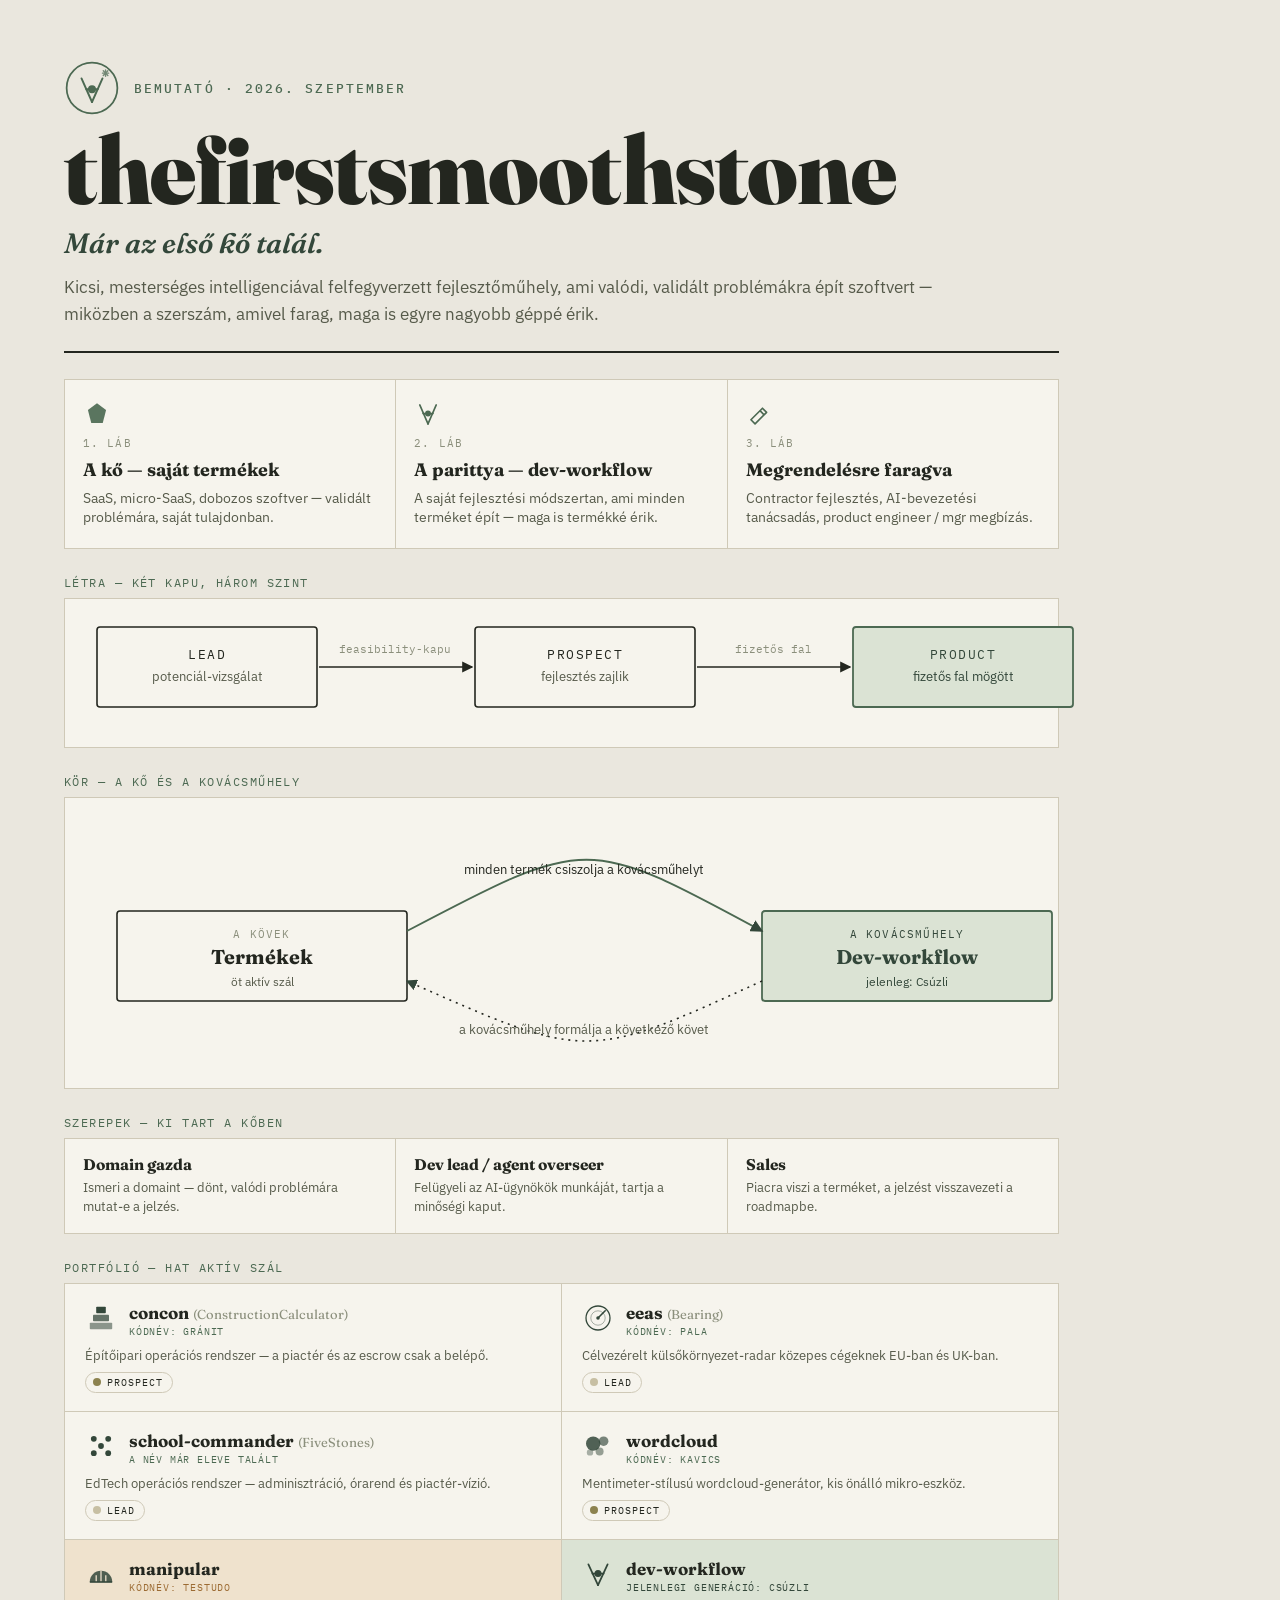
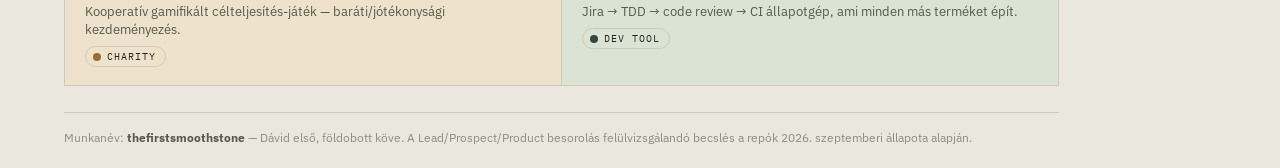
==== index.html @ 32df308e "index" ====
<!doctype html>
<html lang="hu">
<head>
<meta charset="utf-8">
<title>thefirstsmoothstone</title>
<link rel="preconnect" href="https://fonts.googleapis.com">
<link rel="preconnect" href="https://fonts.gstatic.com" crossorigin>
<link rel="stylesheet" href="https://fonts.googleapis.com/css2?family=Fraunces:opsz,wght@9..144,600;9..144,700;9..144,900&family=IBM+Plex+Sans:wght@400;500;600;700&family=IBM+Plex+Mono:wght@400;500;600&display=swap">
<style>
  :root{
    --ground:#EAE7DE; --surface:#F6F4ED; --surface-2:#DEDACC;
    --ink:#23261F; --ink-soft:#565A4A; --ink-faint:#8B8F7C;
    --line:#CFC9B7;
    --accent:#4C6952; --accent-strong:#33473A; --accent-soft:#DBE3D4;
    --stone-1:#C7BFA3; --stone-2:#8C824F; --stone-3:#33473A;
    --charity:#9C6B33; --charity-soft:#EFE2CD;
  }
  * { box-sizing: border-box; }
  html, body { margin: 0; background: var(--ground); }
  a { color: var(--accent-strong); }
  a:hover { color: var(--accent); }
</style>
</head>
<body>

<div style="width:1123px; height:1768px; background:var(--ground); color:var(--ink); font-family:'IBM Plex Sans', system-ui, sans-serif; padding:60px 64px 40px; display:flex; flex-direction:column; gap:26px;">

  <!-- HEADER -->
  <div style="display:flex; flex-direction:column; gap:8px; border-bottom:2px solid var(--ink); padding-bottom:24px;">
    <div style="display:flex; align-items:center; gap:14px;">
      <svg width="56" height="56" viewBox="0 0 64 64" role="img" aria-label="thefirstsmoothstone embléma">
        <circle cx="32" cy="32" r="29" fill="none" stroke="var(--accent)" stroke-width="2"/>
        <line x1="32" y1="48" x2="20" y2="21" stroke="var(--accent)" stroke-width="2.2" stroke-linecap="round"/>
        <line x1="32" y1="48" x2="44" y2="21" stroke="var(--accent)" stroke-width="2.2" stroke-linecap="round"/>
        <line x1="25.5" y1="33.5" x2="38.5" y2="33.5" stroke="var(--accent)" stroke-width="2.2" stroke-linecap="round"/>
        <circle cx="32" cy="33.5" r="4.6" fill="var(--accent)"/>
        <g stroke="var(--accent)" stroke-width="1.6" stroke-linecap="round" opacity=".75">
          <line x1="44" y1="15" x2="51" y2="15"/>
          <line x1="47.5" y1="11.5" x2="47.5" y2="18.5"/>
          <line x1="44.9" y1="12.4" x2="50.1" y2="17.6"/>
          <line x1="44.9" y1="17.6" x2="50.1" y2="12.4"/>
        </g>
      </svg>
      <div style="font-family:'IBM Plex Mono', monospace; font-size:13px; font-weight:500; letter-spacing:.16em; text-transform:uppercase; color:var(--accent);">Bemutató · 2026. szeptember</div>
    </div>
    <div style="font-family:'Fraunces', Georgia, serif; font-weight:900; font-size:96px; line-height:.94; letter-spacing:-.01em;">thefirstsmoothstone</div>
    <div style="font-family:'Fraunces', Georgia, serif; font-weight:600; font-style:italic; font-size:28px; color:var(--accent-strong); margin-top:4px;">Már az első kő talál.</div>
    <div style="font-size:17px; line-height:1.55; color:var(--ink-soft); max-width:900px; margin-top:6px;">Kicsi, mesterséges intelligenciával felfegyverzett fejlesztőműhely, ami valódi, validált problémákra épít szoftvert — miközben a szerszám, amivel farag, maga is egyre nagyobb géppé érik.</div>
  </div>

  <!-- THREE PILLARS -->
  <div style="display:grid; grid-template-columns:repeat(3,1fr); gap:1px; background:var(--line); border:1px solid var(--line);">
    <div style="background:var(--surface); padding:20px 18px; display:flex; flex-direction:column; gap:8px;">
      <svg width="28" height="28" viewBox="0 0 34 34"><path d="M17 4 L28 12 L24 28 L10 28 L6 12 Z" fill="var(--accent)" opacity=".92"/></svg>
      <div style="font-family:'IBM Plex Mono', monospace; font-size:11px; letter-spacing:.1em; text-transform:uppercase; color:var(--ink-faint);">1. láb</div>
      <div style="font-family:'Fraunces', serif; font-weight:700; font-size:18px;">A kő — saját termékek</div>
      <div style="font-size:13.5px; line-height:1.45; color:var(--ink-soft);">SaaS, micro-SaaS, dobozos szoftver — validált problémára, saját tulajdonban.</div>
    </div>
    <div style="background:var(--surface); padding:20px 18px; display:flex; flex-direction:column; gap:8px;">
      <svg width="28" height="28" viewBox="0 0 34 34">
        <line x1="17" y1="29" x2="7" y2="6" stroke="var(--accent)" stroke-width="2" stroke-linecap="round"/>
        <line x1="17" y1="29" x2="27" y2="6" stroke="var(--accent)" stroke-width="2" stroke-linecap="round"/>
        <line x1="11" y1="16.5" x2="23" y2="16.5" stroke="var(--accent)" stroke-width="2" stroke-linecap="round"/>
        <circle cx="17" cy="16.5" r="3.6" fill="var(--accent)"/>
      </svg>
      <div style="font-family:'IBM Plex Mono', monospace; font-size:11px; letter-spacing:.1em; text-transform:uppercase; color:var(--ink-faint);">2. láb</div>
      <div style="font-family:'Fraunces', serif; font-weight:700; font-size:18px;">A parittya — dev-workflow</div>
      <div style="font-size:13.5px; line-height:1.45; color:var(--ink-soft);">A saját fejlesztési módszertan, ami minden terméket épít — maga is termékké érik.</div>
    </div>
    <div style="background:var(--surface); padding:20px 18px; display:flex; flex-direction:column; gap:8px;">
      <svg width="28" height="28" viewBox="0 0 34 34">
        <path d="M6 24 L20 10 L25 15 L11 29 Z" fill="none" stroke="var(--accent)" stroke-width="2" stroke-linejoin="round"/>
        <line x1="17" y1="13" x2="22" y2="18" stroke="var(--accent)" stroke-width="2"/>
      </svg>
      <div style="font-family:'IBM Plex Mono', monospace; font-size:11px; letter-spacing:.1em; text-transform:uppercase; color:var(--ink-faint);">3. láb</div>
      <div style="font-family:'Fraunces', serif; font-weight:700; font-size:18px;">Megrendelésre faragva</div>
      <div style="font-size:13.5px; line-height:1.45; color:var(--ink-soft);">Contractor fejlesztés, AI-bevezetési tanácsadás, product engineer / mgr megbízás.</div>
    </div>
  </div>

  <!-- LADDER -->
  <div style="display:flex; flex-direction:column; gap:8px;">
    <div style="font-family:'IBM Plex Mono', monospace; font-size:12px; letter-spacing:.12em; text-transform:uppercase; color:var(--accent);">Létra — két kapu, három szint</div>
    <div style="background:var(--surface); border:1px solid var(--line); padding:18px 22px;">
      <svg viewBox="0 0 995 108" width="995" height="108" role="img" aria-label="Lead, Prospect, Product szint két kapuval">
        <rect x="10" y="10" width="220" height="80" rx="3" fill="none" stroke="var(--ink)" stroke-width="1.6"/>
        <text x="120" y="42" text-anchor="middle" font-family="IBM Plex Mono, monospace" font-size="13" letter-spacing="1.5" fill="var(--ink)">LEAD</text>
        <text x="120" y="64" text-anchor="middle" font-family="IBM Plex Sans, sans-serif" font-size="13" fill="var(--ink-soft)">potenciál-vizsgálat</text>

        <rect x="388" y="10" width="220" height="80" rx="3" fill="none" stroke="var(--ink)" stroke-width="1.6"/>
        <text x="498" y="42" text-anchor="middle" font-family="IBM Plex Mono, monospace" font-size="13" letter-spacing="1.5" fill="var(--ink)">PROSPECT</text>
        <text x="498" y="64" text-anchor="middle" font-family="IBM Plex Sans, sans-serif" font-size="13" fill="var(--ink-soft)">fejlesztés zajlik</text>

        <rect x="766" y="10" width="220" height="80" rx="3" fill="var(--accent-soft)" stroke="var(--accent)" stroke-width="1.8"/>
        <text x="876" y="42" text-anchor="middle" font-family="IBM Plex Mono, monospace" font-size="13" letter-spacing="1.5" fill="var(--accent-strong)">PRODUCT</text>
        <text x="876" y="64" text-anchor="middle" font-family="IBM Plex Sans, sans-serif" font-size="13" fill="var(--accent-strong)">fizetős fal mögött</text>

        <defs>
          <marker id="pv-arrow" viewBox="0 0 8 8" refX="7" refY="4" markerWidth="7" markerHeight="7" orient="auto-start-reverse">
            <path d="M0,0 L8,4 L0,8 Z" fill="var(--ink)"/>
          </marker>
        </defs>
        <line x1="232" y1="50" x2="385" y2="50" stroke="var(--ink)" stroke-width="1.6" marker-end="url(#pv-arrow)"/>
        <text x="308" y="36" text-anchor="middle" font-family="IBM Plex Mono, monospace" font-size="11" fill="var(--ink-faint)">feasibility-kapu</text>
        <line x1="610" y1="50" x2="763" y2="50" stroke="var(--ink)" stroke-width="1.6" marker-end="url(#pv-arrow)"/>
        <text x="686" y="36" text-anchor="middle" font-family="IBM Plex Mono, monospace" font-size="11" fill="var(--ink-faint)">fizetős fal</text>
      </svg>
    </div>
  </div>

  <!-- KŐ ÉS KOVÁCSMŰHELY -->
  <div style="display:flex; flex-direction:column; gap:8px;">
    <div style="font-family:'IBM Plex Mono', monospace; font-size:12px; letter-spacing:.12em; text-transform:uppercase; color:var(--accent);">Kör — a kő és a kovácsműhely</div>
    <div style="background:var(--surface); border:1px solid var(--line); padding:18px 22px;">
      <svg viewBox="0 0 995 250" width="995" height="250" role="img" aria-label="A termékek csiszolják a dev-workflow kovácsműhelyt, a kovácsműhely pedig formálja a következő terméket — a jelenlegi generáció a Csúzli">
        <defs>
          <marker id="fw-arrow" viewBox="0 0 8 8" refX="7" refY="4" markerWidth="7" markerHeight="7" orient="auto-start-reverse">
            <path d="M0,0 L8,4 L0,8 Z" fill="var(--accent-strong)"/>
          </marker>
        </defs>

        <rect x="30" y="95" width="290" height="90" rx="3" fill="var(--surface)" stroke="var(--ink)" stroke-width="1.6"/>
        <text x="175" y="122" text-anchor="middle" font-family="IBM Plex Mono, monospace" font-size="10.5" letter-spacing="1.2" fill="var(--ink-faint)">A KÖVEK</text>
        <text x="175" y="148" text-anchor="middle" font-family="Fraunces, serif" font-weight="700" font-size="20" fill="var(--ink)">Termékek</text>
        <text x="175" y="170" text-anchor="middle" font-family="IBM Plex Sans, sans-serif" font-size="12" fill="var(--ink-soft)">öt aktív szál</text>

        <rect x="675" y="95" width="290" height="90" rx="3" fill="var(--accent-soft)" stroke="var(--accent)" stroke-width="1.8"/>
        <text x="820" y="122" text-anchor="middle" font-family="IBM Plex Mono, monospace" font-size="10.5" letter-spacing="1.2" fill="var(--accent-strong)">A KOVÁCSMŰHELY</text>
        <text x="820" y="148" text-anchor="middle" font-family="Fraunces, serif" font-weight="700" font-size="20" fill="var(--accent-strong)">Dev-workflow</text>
        <text x="820" y="170" text-anchor="middle" font-family="IBM Plex Sans, sans-serif" font-size="12" fill="var(--accent-strong)">jelenleg: Csúzli</text>

        <path d="M 320 115 C 500 20, 500 20, 675 115" fill="none" stroke="var(--accent)" stroke-width="1.8" marker-end="url(#fw-arrow)"/>
        <text x="497" y="58" text-anchor="middle" font-family="IBM Plex Sans, sans-serif" font-size="13" fill="var(--ink)">minden termék csiszolja a kovácsműhelyt</text>

        <path d="M 675 165 C 500 245, 500 245, 320 165" fill="none" stroke="var(--ink)" stroke-width="1.6" stroke-dasharray="2 5" marker-end="url(#fw-arrow)"/>
        <text x="497" y="218" text-anchor="middle" font-family="IBM Plex Sans, sans-serif" font-size="13" fill="var(--ink-soft)">a kovácsműhely formálja a következő követ</text>
      </svg>
    </div>
  </div>

  <!-- ROLES -->
  <div style="display:flex; flex-direction:column; gap:8px;">
    <div style="font-family:'IBM Plex Mono', monospace; font-size:12px; letter-spacing:.12em; text-transform:uppercase; color:var(--accent);">Szerepek — ki tart a kőben</div>
    <div style="display:grid; grid-template-columns:repeat(3,1fr); gap:1px; background:var(--line); border:1px solid var(--line);">
      <div style="background:var(--surface); padding:16px 18px;">
        <div style="font-family:'Fraunces', serif; font-weight:700; font-size:15.5px; margin-bottom:5px;">Domain gazda</div>
        <div style="font-size:13px; line-height:1.45; color:var(--ink-soft);">Ismeri a domaint — dönt, valódi problémára mutat-e a jelzés.</div>
      </div>
      <div style="background:var(--surface); padding:16px 18px;">
        <div style="font-family:'Fraunces', serif; font-weight:700; font-size:15.5px; margin-bottom:5px;">Dev lead / agent overseer</div>
        <div style="font-size:13px; line-height:1.45; color:var(--ink-soft);">Felügyeli az AI-ügynökök munkáját, tartja a minőségi kaput.</div>
      </div>
      <div style="background:var(--surface); padding:16px 18px;">
        <div style="font-family:'Fraunces', serif; font-weight:700; font-size:15.5px; margin-bottom:5px;">Sales</div>
        <div style="font-size:13px; line-height:1.45; color:var(--ink-soft);">Piacra viszi a terméket, a jelzést visszavezeti a roadmapbe.</div>
      </div>
    </div>
  </div>

  <!-- PORTFOLIO -->
  <div style="display:flex; flex-direction:column; gap:8px;">
    <div style="font-family:'IBM Plex Mono', monospace; font-size:12px; letter-spacing:.12em; text-transform:uppercase; color:var(--accent);">Portfólió — hat aktív szál</div>
    <div style="display:grid; grid-template-columns:repeat(2,1fr); gap:1px; background:var(--line); border:1px solid var(--line);">

      <div style="background:var(--surface); padding:18px 20px; display:flex; flex-direction:column; gap:8px;">
        <div style="display:flex; align-items:flex-start; gap:12px;">
          <svg width="32" height="32" viewBox="0 0 40 40">
            <rect x="6" y="26" width="28" height="8" rx="1" fill="var(--accent-strong)" opacity=".55"/>
            <rect x="10" y="16" width="20" height="8" rx="1" fill="var(--accent-strong)" opacity=".75"/>
            <rect x="14" y="6" width="12" height="8" rx="1" fill="var(--accent-strong)"/>
          </svg>
          <div>
            <div style="font-family:'Fraunces', serif; font-weight:700; font-size:17px;">concon <span style="font-weight:400; color:var(--ink-faint); font-size:13px;">(ConstructionCalculator)</span></div>
            <div style="font-family:'IBM Plex Mono', monospace; font-size:10px; letter-spacing:.08em; text-transform:uppercase; color:var(--accent); margin-top:2px;">kódnév: Gránit</div>
          </div>
        </div>
        <div style="font-size:12.5px; line-height:1.45; color:var(--ink-soft);">Építőipari operációs rendszer — a piactér és az escrow csak a belépő.</div>
        <div style="display:inline-flex; align-items:center; gap:6px; font-family:'IBM Plex Mono', monospace; font-size:10px; letter-spacing:.1em; text-transform:uppercase; padding:3px 9px 3px 7px; border-radius:20px; border:1px solid var(--line); width:fit-content;"><span style="width:8px; height:8px; border-radius:50%; background:var(--stone-2);"></span>Prospect</div>
      </div>

      <div style="background:var(--surface); padding:18px 20px; display:flex; flex-direction:column; gap:8px;">
        <div style="display:flex; align-items:flex-start; gap:12px;">
          <svg width="32" height="32" viewBox="0 0 40 40">
            <circle cx="20" cy="20" r="15" fill="none" stroke="var(--accent-strong)" stroke-width="1.6"/>
            <circle cx="20" cy="20" r="9" fill="none" stroke="var(--accent-strong)" stroke-width="1" opacity=".5"/>
            <line x1="20" y1="20" x2="29" y2="11" stroke="var(--accent-strong)" stroke-width="2" stroke-linecap="round"/>
            <circle cx="20" cy="20" r="2.2" fill="var(--accent-strong)"/>
          </svg>
          <div>
            <div style="font-family:'Fraunces', serif; font-weight:700; font-size:17px;">eeas <span style="font-weight:400; color:var(--ink-faint); font-size:13px;">(Bearing)</span></div>
            <div style="font-family:'IBM Plex Mono', monospace; font-size:10px; letter-spacing:.08em; text-transform:uppercase; color:var(--accent); margin-top:2px;">kódnév: Pala</div>
          </div>
        </div>
        <div style="font-size:12.5px; line-height:1.45; color:var(--ink-soft);">Célvezérelt külsőkörnyezet-radar közepes cégeknek EU-ban és UK-ban.</div>
        <div style="display:inline-flex; align-items:center; gap:6px; font-family:'IBM Plex Mono', monospace; font-size:10px; letter-spacing:.1em; text-transform:uppercase; padding:3px 9px 3px 7px; border-radius:20px; border:1px solid var(--line); width:fit-content;"><span style="width:8px; height:8px; border-radius:50%; background:var(--stone-1);"></span>Lead</div>
      </div>

      <div style="background:var(--surface); padding:18px 20px; display:flex; flex-direction:column; gap:8px;">
        <div style="display:flex; align-items:flex-start; gap:12px;">
          <svg width="32" height="32" viewBox="0 0 40 40">
            <circle cx="11" cy="11" r="3.6" fill="var(--accent-strong)"/>
            <circle cx="29" cy="11" r="3.6" fill="var(--accent-strong)"/>
            <circle cx="20" cy="20" r="3.6" fill="var(--accent-strong)"/>
            <circle cx="11" cy="29" r="3.6" fill="var(--accent-strong)"/>
            <circle cx="29" cy="29" r="3.6" fill="var(--accent-strong)"/>
          </svg>
          <div>
            <div style="font-family:'Fraunces', serif; font-weight:700; font-size:17px;">school-commander <span style="font-weight:400; color:var(--ink-faint); font-size:13px;">(FiveStones)</span></div>
            <div style="font-family:'IBM Plex Mono', monospace; font-size:10px; letter-spacing:.08em; text-transform:uppercase; color:var(--accent); margin-top:2px;">a név már eleve talált</div>
          </div>
        </div>
        <div style="font-size:12.5px; line-height:1.45; color:var(--ink-soft);">EdTech operációs rendszer — adminisztráció, órarend és piactér-vízió.</div>
        <div style="display:inline-flex; align-items:center; gap:6px; font-family:'IBM Plex Mono', monospace; font-size:10px; letter-spacing:.1em; text-transform:uppercase; padding:3px 9px 3px 7px; border-radius:20px; border:1px solid var(--line); width:fit-content;"><span style="width:8px; height:8px; border-radius:50%; background:var(--stone-1);"></span>Lead</div>
      </div>

      <div style="background:var(--surface); padding:18px 20px; display:flex; flex-direction:column; gap:8px;">
        <div style="display:flex; align-items:flex-start; gap:12px;">
          <svg width="32" height="32" viewBox="0 0 40 40">
            <circle cx="14" cy="17" r="9" fill="var(--accent-strong)" opacity=".85"/>
            <circle cx="27" cy="14" r="6" fill="var(--accent-strong)" opacity=".65"/>
            <circle cx="22" cy="27" r="5" fill="var(--accent-strong)" opacity=".5"/>
            <circle cx="10" cy="28" r="4" fill="var(--accent-strong)" opacity=".4"/>
          </svg>
          <div>
            <div style="font-family:'Fraunces', serif; font-weight:700; font-size:17px;">wordcloud</div>
            <div style="font-family:'IBM Plex Mono', monospace; font-size:10px; letter-spacing:.08em; text-transform:uppercase; color:var(--accent); margin-top:2px;">kódnév: Kavics</div>
          </div>
        </div>
        <div style="font-size:12.5px; line-height:1.45; color:var(--ink-soft);">Mentimeter-stílusú wordcloud-generátor, kis önálló mikro-eszköz.</div>
        <div style="display:inline-flex; align-items:center; gap:6px; font-family:'IBM Plex Mono', monospace; font-size:10px; letter-spacing:.1em; text-transform:uppercase; padding:3px 9px 3px 7px; border-radius:20px; border:1px solid var(--line); width:fit-content;"><span style="width:8px; height:8px; border-radius:50%; background:var(--stone-2);"></span>Prospect</div>
      </div>

      <div style="background:var(--charity-soft); padding:18px 20px; display:flex; flex-direction:column; gap:8px;">
        <div style="display:flex; align-items:flex-start; gap:12px;">
          <svg width="32" height="32" viewBox="0 0 40 40">
            <path d="M6 30 A14 14 0 0 1 34 30 Z" fill="var(--accent-strong)" opacity=".85"/>
            <line x1="14" y1="30" x2="14" y2="21.5" stroke="var(--charity-soft)" stroke-width="1.6"/>
            <line x1="20" y1="30" x2="20" y2="16" stroke="var(--charity-soft)" stroke-width="1.6"/>
            <line x1="26" y1="30" x2="26" y2="21.5" stroke="var(--charity-soft)" stroke-width="1.6"/>
            <line x1="6" y1="30" x2="34" y2="30" stroke="var(--accent-strong)" stroke-width="2"/>
          </svg>
          <div>
            <div style="font-family:'Fraunces', serif; font-weight:700; font-size:17px;">manipular</div>
            <div style="font-family:'IBM Plex Mono', monospace; font-size:10px; letter-spacing:.08em; text-transform:uppercase; color:var(--charity); margin-top:2px;">kódnév: Testudo</div>
          </div>
        </div>
        <div style="font-size:12.5px; line-height:1.45; color:var(--ink-soft);">Kooperatív gamifikált célteljesítés-játék — baráti/jótékonysági kezdeményezés.</div>
        <div style="display:inline-flex; align-items:center; gap:6px; font-family:'IBM Plex Mono', monospace; font-size:10px; letter-spacing:.1em; text-transform:uppercase; padding:3px 9px 3px 7px; border-radius:20px; border:1px solid var(--line); width:fit-content;"><span style="width:8px; height:8px; border-radius:50%; background:var(--charity);"></span>Charity</div>
      </div>

      <div style="background:var(--accent-soft); padding:18px 20px; display:flex; flex-direction:column; gap:8px;">
        <div style="display:flex; align-items:flex-start; gap:12px;">
          <svg width="32" height="32" viewBox="0 0 40 40">
            <line x1="20" y1="34" x2="8" y2="8" stroke="var(--accent-strong)" stroke-width="2.2" stroke-linecap="round"/>
            <line x1="20" y1="34" x2="32" y2="8" stroke="var(--accent-strong)" stroke-width="2.2" stroke-linecap="round"/>
            <line x1="13" y1="19.5" x2="27" y2="19.5" stroke="var(--accent-strong)" stroke-width="2.2" stroke-linecap="round"/>
            <circle cx="20" cy="19.5" r="4.4" fill="var(--accent-strong)"/>
          </svg>
          <div>
            <div style="font-family:'Fraunces', serif; font-weight:700; font-size:17px;">dev-workflow</div>
            <div style="font-family:'IBM Plex Mono', monospace; font-size:10px; letter-spacing:.08em; text-transform:uppercase; color:var(--accent-strong); margin-top:2px;">jelenlegi generáció: Csúzli</div>
          </div>
        </div>
        <div style="font-size:12.5px; line-height:1.45; color:var(--ink-soft);">Jira → TDD → code review → CI állapotgép, ami minden más terméket épít.</div>
        <div style="display:inline-flex; align-items:center; gap:6px; font-family:'IBM Plex Mono', monospace; font-size:10px; letter-spacing:.1em; text-transform:uppercase; padding:3px 9px 3px 7px; border-radius:20px; border:1px solid var(--line); width:fit-content;"><span style="width:8px; height:8px; border-radius:50%; background:var(--accent-strong);"></span>Dev tool</div>
      </div>

    </div>
  </div>

  <!-- FOOTER -->
  <div style="border-top:1px solid var(--line); padding-top:16px; font-size:11.5px; line-height:1.5; color:var(--ink-faint);">Munkanév: <strong style="color:var(--ink-soft);">thefirstsmoothstone</strong> — Dávid első, földobott köve. A Lead/Prospect/Product besorolás felülvizsgálandó becslés a repók 2026. szeptemberi állapota alapján.</div>

</div>
</body>
</html>
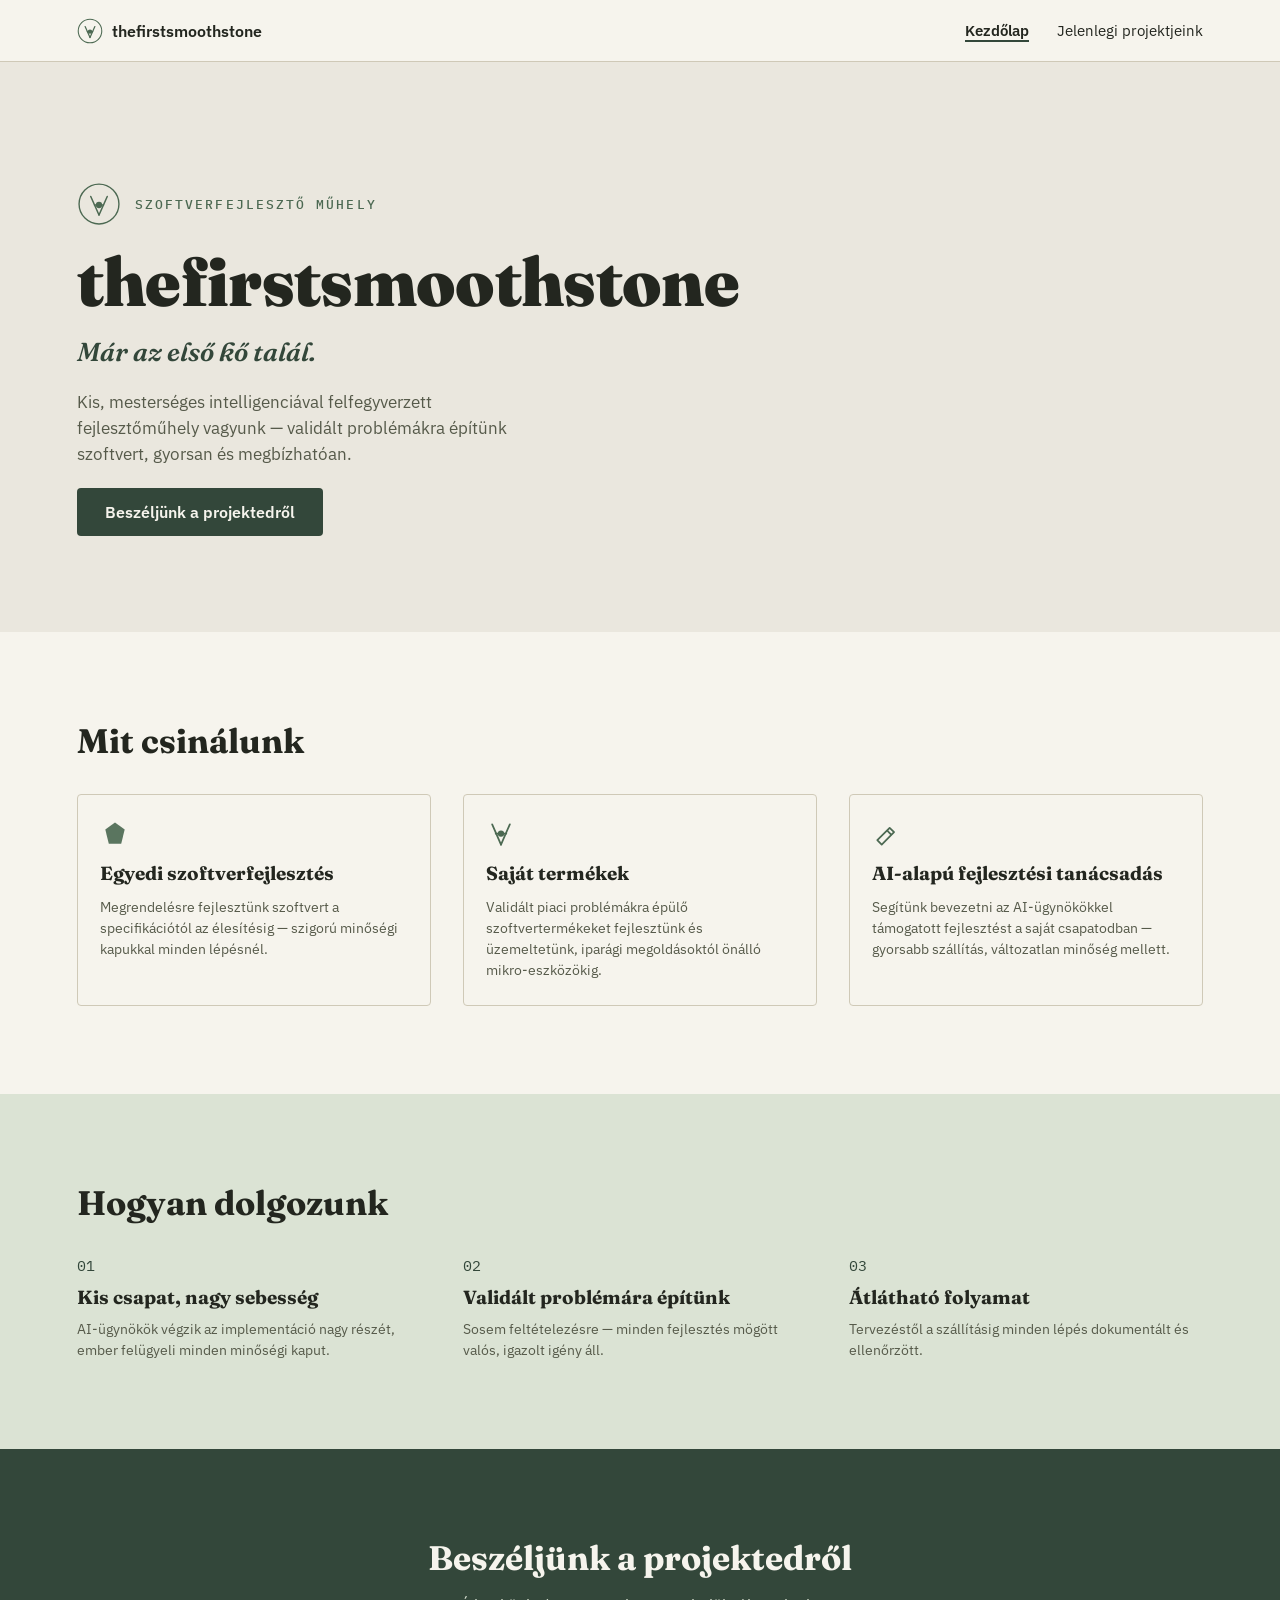
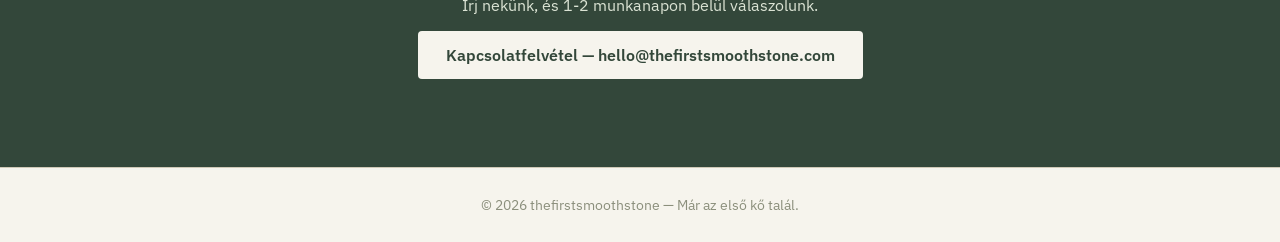
==== commit 24019a94: "Add customer-facing landing page and projects subpage; move poster to /mukodes New root index.html i" ====
--- a/index.html
+++ b/index.html
@@ -2,275 +2,99 @@
 <html lang="hu">
 <head>
 <meta charset="utf-8">
-<title>thefirstsmoothstone</title>
+<title>thefirstsmoothstone — szoftverfejlesztő műhely</title>
+<meta name="viewport" content="width=device-width, initial-scale=1">
+<meta name="description" content="Kis, mesterséges intelligenciával felfegyverzett fejlesztőműhely — validált problémákra épülő szoftver, egyedi fejlesztés és AI-alapú fejlesztési tanácsadás.">
 <link rel="preconnect" href="https://fonts.googleapis.com">
 <link rel="preconnect" href="https://fonts.gstatic.com" crossorigin>
-<link rel="stylesheet" href="https://fonts.googleapis.com/css2?family=Fraunces:opsz,wght@9..144,600;9..144,700;9..144,900&family=IBM+Plex+Sans:wght@400;500;600;700&family=IBM+Plex+Mono:wght@400;500;600&display=swap">
-<style>
-  :root{
-    --ground:#EAE7DE; --surface:#F6F4ED; --surface-2:#DEDACC;
-    --ink:#23261F; --ink-soft:#565A4A; --ink-faint:#8B8F7C;
-    --line:#CFC9B7;
-    --accent:#4C6952; --accent-strong:#33473A; --accent-soft:#DBE3D4;
-    --stone-1:#C7BFA3; --stone-2:#8C824F; --stone-3:#33473A;
-    --charity:#9C6B33; --charity-soft:#EFE2CD;
-  }
-  * { box-sizing: border-box; }
-  html, body { margin: 0; background: var(--ground); }
-  a { color: var(--accent-strong); }
-  a:hover { color: var(--accent); }
-</style>
+<link rel="stylesheet" href="https://fonts.googleapis.com/css2?family=Fraunces:ital,opsz,wght@0,9..144,700;0,9..144,900;1,9..144,600&family=IBM+Plex+Sans:wght@400;600&family=IBM+Plex+Mono:wght@500&display=swap">
+<link rel="stylesheet" href="/assets/style.css">
 </head>
 <body>
 
-<div style="width:1123px; height:1768px; background:var(--ground); color:var(--ink); font-family:'IBM Plex Sans', system-ui, sans-serif; padding:60px 64px 40px; display:flex; flex-direction:column; gap:26px;">
+<header class="nav">
+  <a class="nav-brand" href="/">
+    <svg class="nav-emblem" viewBox="0 0 64 64" xmlns="http://www.w3.org/2000/svg" aria-hidden="true">
+      <circle cx="32" cy="32" r="29" fill="none" stroke="#4C6952" stroke-width="2.6"/>
+      <line x1="32" y1="48" x2="20" y2="21" stroke="#4C6952" stroke-width="3" stroke-linecap="round"/>
+      <line x1="32" y1="48" x2="44" y2="21" stroke="#4C6952" stroke-width="3" stroke-linecap="round"/>
+      <line x1="25.5" y1="33.5" x2="38.5" y2="33.5" stroke="#4C6952" stroke-width="3" stroke-linecap="round"/>
+      <circle cx="32" cy="33.5" r="5.5" fill="#4C6952"/>
+    </svg>
+    <span>thefirstsmoothstone</span>
+  </a>
+  <nav class="nav-links">
+    <a href="/" class="active">Kezdőlap</a>
+    <a href="/projektek/">Jelenlegi projektjeink</a>
+  </nav>
+</header>
 
-  <!-- HEADER -->
-  <div style="display:flex; flex-direction:column; gap:8px; border-bottom:2px solid var(--ink); padding-bottom:24px;">
-    <div style="display:flex; align-items:center; gap:14px;">
-      <svg width="56" height="56" viewBox="0 0 64 64" role="img" aria-label="thefirstsmoothstone embléma">
-        <circle cx="32" cy="32" r="29" fill="none" stroke="var(--accent)" stroke-width="2"/>
-        <line x1="32" y1="48" x2="20" y2="21" stroke="var(--accent)" stroke-width="2.2" stroke-linecap="round"/>
-        <line x1="32" y1="48" x2="44" y2="21" stroke="var(--accent)" stroke-width="2.2" stroke-linecap="round"/>
-        <line x1="25.5" y1="33.5" x2="38.5" y2="33.5" stroke="var(--accent)" stroke-width="2.2" stroke-linecap="round"/>
-        <circle cx="32" cy="33.5" r="4.6" fill="var(--accent)"/>
-        <g stroke="var(--accent)" stroke-width="1.6" stroke-linecap="round" opacity=".75">
-          <line x1="44" y1="15" x2="51" y2="15"/>
-          <line x1="47.5" y1="11.5" x2="47.5" y2="18.5"/>
-          <line x1="44.9" y1="12.4" x2="50.1" y2="17.6"/>
-          <line x1="44.9" y1="17.6" x2="50.1" y2="12.4"/>
-        </g>
-      </svg>
-      <div style="font-family:'IBM Plex Mono', monospace; font-size:13px; font-weight:500; letter-spacing:.16em; text-transform:uppercase; color:var(--accent);">Bemutató · 2026. szeptember</div>
+<section class="hero">
+  <div class="kicker">
+    <svg viewBox="0 0 64 64" xmlns="http://www.w3.org/2000/svg" aria-hidden="true">
+      <circle cx="32" cy="32" r="29" fill="none" stroke="#4C6952" stroke-width="2"/>
+      <line x1="32" y1="48" x2="20" y2="21" stroke="#4C6952" stroke-width="2.2" stroke-linecap="round"/>
+      <line x1="32" y1="48" x2="44" y2="21" stroke="#4C6952" stroke-width="2.2" stroke-linecap="round"/>
+      <line x1="25.5" y1="33.5" x2="38.5" y2="33.5" stroke="#4C6952" stroke-width="2.2" stroke-linecap="round"/>
+      <circle cx="32" cy="33.5" r="4.6" fill="#4C6952"/>
+    </svg>
+    <span>Szoftverfejlesztő műhely</span>
+  </div>
+  <h1 class="brand-title">thefirstsmoothstone</h1>
+  <p class="tagline">Már az első kő talál.</p>
+  <p class="lead">Kis, mesterséges intelligenciával felfegyverzett fejlesztőműhely vagyunk — validált problémákra építünk szoftvert, gyorsan és megbízhatóan.</p>
+  <a class="btn" href="mailto:hello@thefirstsmoothstone.com">Beszéljünk a projektedről</a>
+</section>
+
+<section class="section section--surface">
+  <h2 class="section-title">Mit csinálunk</h2>
+  <div class="cards">
+    <div class="card">
+      <svg viewBox="0 0 34 34" xmlns="http://www.w3.org/2000/svg" aria-hidden="true"><path d="M17 4 L28 12 L24 28 L10 28 L6 12 Z" fill="#4C6952" opacity="0.92"/></svg>
+      <h3>Egyedi szoftverfejlesztés</h3>
+      <p>Megrendelésre fejlesztünk szoftvert a specifikációtól az élesítésig — szigorú minőségi kapukkal minden lépésnél.</p>
     </div>
-    <div style="font-family:'Fraunces', Georgia, serif; font-weight:900; font-size:96px; line-height:.94; letter-spacing:-.01em;">thefirstsmoothstone</div>
-    <div style="font-family:'Fraunces', Georgia, serif; font-weight:600; font-style:italic; font-size:28px; color:var(--accent-strong); margin-top:4px;">Már az első kő talál.</div>
-    <div style="font-size:17px; line-height:1.55; color:var(--ink-soft); max-width:900px; margin-top:6px;">Kicsi, mesterséges intelligenciával felfegyverzett fejlesztőműhely, ami valódi, validált problémákra épít szoftvert — miközben a szerszám, amivel farag, maga is egyre nagyobb géppé érik.</div>
-  </div>
-
-  <!-- THREE PILLARS -->
-  <div style="display:grid; grid-template-columns:repeat(3,1fr); gap:1px; background:var(--line); border:1px solid var(--line);">
-    <div style="background:var(--surface); padding:20px 18px; display:flex; flex-direction:column; gap:8px;">
-      <svg width="28" height="28" viewBox="0 0 34 34"><path d="M17 4 L28 12 L24 28 L10 28 L6 12 Z" fill="var(--accent)" opacity=".92"/></svg>
-      <div style="font-family:'IBM Plex Mono', monospace; font-size:11px; letter-spacing:.1em; text-transform:uppercase; color:var(--ink-faint);">1. láb</div>
-      <div style="font-family:'Fraunces', serif; font-weight:700; font-size:18px;">A kő — saját termékek</div>
-      <div style="font-size:13.5px; line-height:1.45; color:var(--ink-soft);">SaaS, micro-SaaS, dobozos szoftver — validált problémára, saját tulajdonban.</div>
+    <div class="card">
+      <svg viewBox="0 0 34 34" xmlns="http://www.w3.org/2000/svg" aria-hidden="true"><line x1="17" y1="29" x2="7" y2="6" stroke="#4C6952" stroke-width="2" stroke-linecap="round"/><line x1="17" y1="29" x2="27" y2="6" stroke="#4C6952" stroke-width="2" stroke-linecap="round"/><line x1="11" y1="16.5" x2="23" y2="16.5" stroke="#4C6952" stroke-width="2" stroke-linecap="round"/><circle cx="17" cy="16.5" r="3.6" fill="#4C6952"/></svg>
+      <h3>Saját termékek</h3>
+      <p>Validált piaci problémákra épülő szoftvertermékeket fejlesztünk és üzemeltetünk, iparági megoldásoktól önálló mikro-eszközökig.</p>
     </div>
-    <div style="background:var(--surface); padding:20px 18px; display:flex; flex-direction:column; gap:8px;">
-      <svg width="28" height="28" viewBox="0 0 34 34">
-        <line x1="17" y1="29" x2="7" y2="6" stroke="var(--accent)" stroke-width="2" stroke-linecap="round"/>
-        <line x1="17" y1="29" x2="27" y2="6" stroke="var(--accent)" stroke-width="2" stroke-linecap="round"/>
-        <line x1="11" y1="16.5" x2="23" y2="16.5" stroke="var(--accent)" stroke-width="2" stroke-linecap="round"/>
-        <circle cx="17" cy="16.5" r="3.6" fill="var(--accent)"/>
-      </svg>
-      <div style="font-family:'IBM Plex Mono', monospace; font-size:11px; letter-spacing:.1em; text-transform:uppercase; color:var(--ink-faint);">2. láb</div>
-      <div style="font-family:'Fraunces', serif; font-weight:700; font-size:18px;">A parittya — dev-workflow</div>
-      <div style="font-size:13.5px; line-height:1.45; color:var(--ink-soft);">A saját fejlesztési módszertan, ami minden terméket épít — maga is termékké érik.</div>
-    </div>
-    <div style="background:var(--surface); padding:20px 18px; display:flex; flex-direction:column; gap:8px;">
-      <svg width="28" height="28" viewBox="0 0 34 34">
-        <path d="M6 24 L20 10 L25 15 L11 29 Z" fill="none" stroke="var(--accent)" stroke-width="2" stroke-linejoin="round"/>
-        <line x1="17" y1="13" x2="22" y2="18" stroke="var(--accent)" stroke-width="2"/>
-      </svg>
-      <div style="font-family:'IBM Plex Mono', monospace; font-size:11px; letter-spacing:.1em; text-transform:uppercase; color:var(--ink-faint);">3. láb</div>
-      <div style="font-family:'Fraunces', serif; font-weight:700; font-size:18px;">Megrendelésre faragva</div>
-      <div style="font-size:13.5px; line-height:1.45; color:var(--ink-soft);">Contractor fejlesztés, AI-bevezetési tanácsadás, product engineer / mgr megbízás.</div>
+    <div class="card">
+      <svg viewBox="0 0 34 34" xmlns="http://www.w3.org/2000/svg" aria-hidden="true"><path d="M6 24 L20 10 L25 15 L11 29 Z" fill="none" stroke="#4C6952" stroke-width="2" stroke-linejoin="round"/><line x1="17" y1="13" x2="22" y2="18" stroke="#4C6952" stroke-width="2"/></svg>
+      <h3>AI-alapú fejlesztési tanácsadás</h3>
+      <p>Segítünk bevezetni az AI-ügynökökkel támogatott fejlesztést a saját csapatodban — gyorsabb szállítás, változatlan minőség mellett.</p>
     </div>
   </div>
+</section>
 
-  <!-- LADDER -->
-  <div style="display:flex; flex-direction:column; gap:8px;">
-    <div style="font-family:'IBM Plex Mono', monospace; font-size:12px; letter-spacing:.12em; text-transform:uppercase; color:var(--accent);">Létra — két kapu, három szint</div>
-    <div style="background:var(--surface); border:1px solid var(--line); padding:18px 22px;">
-      <svg viewBox="0 0 995 108" width="995" height="108" role="img" aria-label="Lead, Prospect, Product szint két kapuval">
-        <rect x="10" y="10" width="220" height="80" rx="3" fill="none" stroke="var(--ink)" stroke-width="1.6"/>
-        <text x="120" y="42" text-anchor="middle" font-family="IBM Plex Mono, monospace" font-size="13" letter-spacing="1.5" fill="var(--ink)">LEAD</text>
-        <text x="120" y="64" text-anchor="middle" font-family="IBM Plex Sans, sans-serif" font-size="13" fill="var(--ink-soft)">potenciál-vizsgálat</text>
-
-        <rect x="388" y="10" width="220" height="80" rx="3" fill="none" stroke="var(--ink)" stroke-width="1.6"/>
-        <text x="498" y="42" text-anchor="middle" font-family="IBM Plex Mono, monospace" font-size="13" letter-spacing="1.5" fill="var(--ink)">PROSPECT</text>
-        <text x="498" y="64" text-anchor="middle" font-family="IBM Plex Sans, sans-serif" font-size="13" fill="var(--ink-soft)">fejlesztés zajlik</text>
-
-        <rect x="766" y="10" width="220" height="80" rx="3" fill="var(--accent-soft)" stroke="var(--accent)" stroke-width="1.8"/>
-        <text x="876" y="42" text-anchor="middle" font-family="IBM Plex Mono, monospace" font-size="13" letter-spacing="1.5" fill="var(--accent-strong)">PRODUCT</text>
-        <text x="876" y="64" text-anchor="middle" font-family="IBM Plex Sans, sans-serif" font-size="13" fill="var(--accent-strong)">fizetős fal mögött</text>
-
-        <defs>
-          <marker id="pv-arrow" viewBox="0 0 8 8" refX="7" refY="4" markerWidth="7" markerHeight="7" orient="auto-start-reverse">
-            <path d="M0,0 L8,4 L0,8 Z" fill="var(--ink)"/>
-          </marker>
-        </defs>
-        <line x1="232" y1="50" x2="385" y2="50" stroke="var(--ink)" stroke-width="1.6" marker-end="url(#pv-arrow)"/>
-        <text x="308" y="36" text-anchor="middle" font-family="IBM Plex Mono, monospace" font-size="11" fill="var(--ink-faint)">feasibility-kapu</text>
-        <line x1="610" y1="50" x2="763" y2="50" stroke="var(--ink)" stroke-width="1.6" marker-end="url(#pv-arrow)"/>
-        <text x="686" y="36" text-anchor="middle" font-family="IBM Plex Mono, monospace" font-size="11" fill="var(--ink-faint)">fizetős fal</text>
-      </svg>
+<section class="section section--trust">
+  <h2 class="section-title">Hogyan dolgozunk</h2>
+  <div class="points">
+    <div class="point">
+      <span class="n">01</span>
+      <h3>Kis csapat, nagy sebesség</h3>
+      <p>AI-ügynökök végzik az implementáció nagy részét, ember felügyeli minden minőségi kaput.</p>
+    </div>
+    <div class="point">
+      <span class="n">02</span>
+      <h3>Validált problémára építünk</h3>
+      <p>Sosem feltételezésre — minden fejlesztés mögött valós, igazolt igény áll.</p>
+    </div>
+    <div class="point">
+      <span class="n">03</span>
+      <h3>Átlátható folyamat</h3>
+      <p>Tervezéstől a szállításig minden lépés dokumentált és ellenőrzött.</p>
     </div>
   </div>
+</section>
 
-  <!-- KŐ ÉS KOVÁCSMŰHELY -->
-  <div style="display:flex; flex-direction:column; gap:8px;">
-    <div style="font-family:'IBM Plex Mono', monospace; font-size:12px; letter-spacing:.12em; text-transform:uppercase; color:var(--accent);">Kör — a kő és a kovácsműhely</div>
-    <div style="background:var(--surface); border:1px solid var(--line); padding:18px 22px;">
-      <svg viewBox="0 0 995 250" width="995" height="250" role="img" aria-label="A termékek csiszolják a dev-workflow kovácsműhelyt, a kovácsműhely pedig formálja a következő terméket — a jelenlegi generáció a Csúzli">
-        <defs>
-          <marker id="fw-arrow" viewBox="0 0 8 8" refX="7" refY="4" markerWidth="7" markerHeight="7" orient="auto-start-reverse">
-            <path d="M0,0 L8,4 L0,8 Z" fill="var(--accent-strong)"/>
-          </marker>
-        </defs>
+<section class="section section--cta">
+  <h2 class="section-title">Beszéljünk a projektedről</h2>
+  <p>Írj nekünk, és 1-2 munkanapon belül válaszolunk.</p>
+  <a class="btn btn-inverse" href="mailto:hello@thefirstsmoothstone.com">Kapcsolatfelvétel — hello@thefirstsmoothstone.com</a>
+</section>
 
-        <rect x="30" y="95" width="290" height="90" rx="3" fill="var(--surface)" stroke="var(--ink)" stroke-width="1.6"/>
-        <text x="175" y="122" text-anchor="middle" font-family="IBM Plex Mono, monospace" font-size="10.5" letter-spacing="1.2" fill="var(--ink-faint)">A KÖVEK</text>
-        <text x="175" y="148" text-anchor="middle" font-family="Fraunces, serif" font-weight="700" font-size="20" fill="var(--ink)">Termékek</text>
-        <text x="175" y="170" text-anchor="middle" font-family="IBM Plex Sans, sans-serif" font-size="12" fill="var(--ink-soft)">öt aktív szál</text>
+<footer class="site-footer">© 2026 thefirstsmoothstone — Már az első kő talál.</footer>
 
-        <rect x="675" y="95" width="290" height="90" rx="3" fill="var(--accent-soft)" stroke="var(--accent)" stroke-width="1.8"/>
-        <text x="820" y="122" text-anchor="middle" font-family="IBM Plex Mono, monospace" font-size="10.5" letter-spacing="1.2" fill="var(--accent-strong)">A KOVÁCSMŰHELY</text>
-        <text x="820" y="148" text-anchor="middle" font-family="Fraunces, serif" font-weight="700" font-size="20" fill="var(--accent-strong)">Dev-workflow</text>
-        <text x="820" y="170" text-anchor="middle" font-family="IBM Plex Sans, sans-serif" font-size="12" fill="var(--accent-strong)">jelenleg: Csúzli</text>
-
-        <path d="M 320 115 C 500 20, 500 20, 675 115" fill="none" stroke="var(--accent)" stroke-width="1.8" marker-end="url(#fw-arrow)"/>
-        <text x="497" y="58" text-anchor="middle" font-family="IBM Plex Sans, sans-serif" font-size="13" fill="var(--ink)">minden termék csiszolja a kovácsműhelyt</text>
-
-        <path d="M 675 165 C 500 245, 500 245, 320 165" fill="none" stroke="var(--ink)" stroke-width="1.6" stroke-dasharray="2 5" marker-end="url(#fw-arrow)"/>
-        <text x="497" y="218" text-anchor="middle" font-family="IBM Plex Sans, sans-serif" font-size="13" fill="var(--ink-soft)">a kovácsműhely formálja a következő követ</text>
-      </svg>
-    </div>
-  </div>
-
-  <!-- ROLES -->
-  <div style="display:flex; flex-direction:column; gap:8px;">
-    <div style="font-family:'IBM Plex Mono', monospace; font-size:12px; letter-spacing:.12em; text-transform:uppercase; color:var(--accent);">Szerepek — ki tart a kőben</div>
-    <div style="display:grid; grid-template-columns:repeat(3,1fr); gap:1px; background:var(--line); border:1px solid var(--line);">
-      <div style="background:var(--surface); padding:16px 18px;">
-        <div style="font-family:'Fraunces', serif; font-weight:700; font-size:15.5px; margin-bottom:5px;">Domain gazda</div>
-        <div style="font-size:13px; line-height:1.45; color:var(--ink-soft);">Ismeri a domaint — dönt, valódi problémára mutat-e a jelzés.</div>
-      </div>
-      <div style="background:var(--surface); padding:16px 18px;">
-        <div style="font-family:'Fraunces', serif; font-weight:700; font-size:15.5px; margin-bottom:5px;">Dev lead / agent overseer</div>
-        <div style="font-size:13px; line-height:1.45; color:var(--ink-soft);">Felügyeli az AI-ügynökök munkáját, tartja a minőségi kaput.</div>
-      </div>
-      <div style="background:var(--surface); padding:16px 18px;">
-        <div style="font-family:'Fraunces', serif; font-weight:700; font-size:15.5px; margin-bottom:5px;">Sales</div>
-        <div style="font-size:13px; line-height:1.45; color:var(--ink-soft);">Piacra viszi a terméket, a jelzést visszavezeti a roadmapbe.</div>
-      </div>
-    </div>
-  </div>
-
-  <!-- PORTFOLIO -->
-  <div style="display:flex; flex-direction:column; gap:8px;">
-    <div style="font-family:'IBM Plex Mono', monospace; font-size:12px; letter-spacing:.12em; text-transform:uppercase; color:var(--accent);">Portfólió — hat aktív szál</div>
-    <div style="display:grid; grid-template-columns:repeat(2,1fr); gap:1px; background:var(--line); border:1px solid var(--line);">
-
-      <div style="background:var(--surface); padding:18px 20px; display:flex; flex-direction:column; gap:8px;">
-        <div style="display:flex; align-items:flex-start; gap:12px;">
-          <svg width="32" height="32" viewBox="0 0 40 40">
-            <rect x="6" y="26" width="28" height="8" rx="1" fill="var(--accent-strong)" opacity=".55"/>
-            <rect x="10" y="16" width="20" height="8" rx="1" fill="var(--accent-strong)" opacity=".75"/>
-            <rect x="14" y="6" width="12" height="8" rx="1" fill="var(--accent-strong)"/>
-          </svg>
-          <div>
-            <div style="font-family:'Fraunces', serif; font-weight:700; font-size:17px;">concon <span style="font-weight:400; color:var(--ink-faint); font-size:13px;">(ConstructionCalculator)</span></div>
-            <div style="font-family:'IBM Plex Mono', monospace; font-size:10px; letter-spacing:.08em; text-transform:uppercase; color:var(--accent); margin-top:2px;">kódnév: Gránit</div>
-          </div>
-        </div>
-        <div style="font-size:12.5px; line-height:1.45; color:var(--ink-soft);">Építőipari operációs rendszer — a piactér és az escrow csak a belépő.</div>
-        <div style="display:inline-flex; align-items:center; gap:6px; font-family:'IBM Plex Mono', monospace; font-size:10px; letter-spacing:.1em; text-transform:uppercase; padding:3px 9px 3px 7px; border-radius:20px; border:1px solid var(--line); width:fit-content;"><span style="width:8px; height:8px; border-radius:50%; background:var(--stone-2);"></span>Prospect</div>
-      </div>
-
-      <div style="background:var(--surface); padding:18px 20px; display:flex; flex-direction:column; gap:8px;">
-        <div style="display:flex; align-items:flex-start; gap:12px;">
-          <svg width="32" height="32" viewBox="0 0 40 40">
-            <circle cx="20" cy="20" r="15" fill="none" stroke="var(--accent-strong)" stroke-width="1.6"/>
-            <circle cx="20" cy="20" r="9" fill="none" stroke="var(--accent-strong)" stroke-width="1" opacity=".5"/>
-            <line x1="20" y1="20" x2="29" y2="11" stroke="var(--accent-strong)" stroke-width="2" stroke-linecap="round"/>
-            <circle cx="20" cy="20" r="2.2" fill="var(--accent-strong)"/>
-          </svg>
-          <div>
-            <div style="font-family:'Fraunces', serif; font-weight:700; font-size:17px;">eeas <span style="font-weight:400; color:var(--ink-faint); font-size:13px;">(Bearing)</span></div>
-            <div style="font-family:'IBM Plex Mono', monospace; font-size:10px; letter-spacing:.08em; text-transform:uppercase; color:var(--accent); margin-top:2px;">kódnév: Pala</div>
-          </div>
-        </div>
-        <div style="font-size:12.5px; line-height:1.45; color:var(--ink-soft);">Célvezérelt külsőkörnyezet-radar közepes cégeknek EU-ban és UK-ban.</div>
-        <div style="display:inline-flex; align-items:center; gap:6px; font-family:'IBM Plex Mono', monospace; font-size:10px; letter-spacing:.1em; text-transform:uppercase; padding:3px 9px 3px 7px; border-radius:20px; border:1px solid var(--line); width:fit-content;"><span style="width:8px; height:8px; border-radius:50%; background:var(--stone-1);"></span>Lead</div>
-      </div>
-
-      <div style="background:var(--surface); padding:18px 20px; display:flex; flex-direction:column; gap:8px;">
-        <div style="display:flex; align-items:flex-start; gap:12px;">
-          <svg width="32" height="32" viewBox="0 0 40 40">
-            <circle cx="11" cy="11" r="3.6" fill="var(--accent-strong)"/>
-            <circle cx="29" cy="11" r="3.6" fill="var(--accent-strong)"/>
-            <circle cx="20" cy="20" r="3.6" fill="var(--accent-strong)"/>
-            <circle cx="11" cy="29" r="3.6" fill="var(--accent-strong)"/>
-            <circle cx="29" cy="29" r="3.6" fill="var(--accent-strong)"/>
-          </svg>
-          <div>
-            <div style="font-family:'Fraunces', serif; font-weight:700; font-size:17px;">school-commander <span style="font-weight:400; color:var(--ink-faint); font-size:13px;">(FiveStones)</span></div>
-            <div style="font-family:'IBM Plex Mono', monospace; font-size:10px; letter-spacing:.08em; text-transform:uppercase; color:var(--accent); margin-top:2px;">a név már eleve talált</div>
-          </div>
-        </div>
-        <div style="font-size:12.5px; line-height:1.45; color:var(--ink-soft);">EdTech operációs rendszer — adminisztráció, órarend és piactér-vízió.</div>
-        <div style="display:inline-flex; align-items:center; gap:6px; font-family:'IBM Plex Mono', monospace; font-size:10px; letter-spacing:.1em; text-transform:uppercase; padding:3px 9px 3px 7px; border-radius:20px; border:1px solid var(--line); width:fit-content;"><span style="width:8px; height:8px; border-radius:50%; background:var(--stone-1);"></span>Lead</div>
-      </div>
-
-      <div style="background:var(--surface); padding:18px 20px; display:flex; flex-direction:column; gap:8px;">
-        <div style="display:flex; align-items:flex-start; gap:12px;">
-          <svg width="32" height="32" viewBox="0 0 40 40">
-            <circle cx="14" cy="17" r="9" fill="var(--accent-strong)" opacity=".85"/>
-            <circle cx="27" cy="14" r="6" fill="var(--accent-strong)" opacity=".65"/>
-            <circle cx="22" cy="27" r="5" fill="var(--accent-strong)" opacity=".5"/>
-            <circle cx="10" cy="28" r="4" fill="var(--accent-strong)" opacity=".4"/>
-          </svg>
-          <div>
-            <div style="font-family:'Fraunces', serif; font-weight:700; font-size:17px;">wordcloud</div>
-            <div style="font-family:'IBM Plex Mono', monospace; font-size:10px; letter-spacing:.08em; text-transform:uppercase; color:var(--accent); margin-top:2px;">kódnév: Kavics</div>
-          </div>
-        </div>
-        <div style="font-size:12.5px; line-height:1.45; color:var(--ink-soft);">Mentimeter-stílusú wordcloud-generátor, kis önálló mikro-eszköz.</div>
-        <div style="display:inline-flex; align-items:center; gap:6px; font-family:'IBM Plex Mono', monospace; font-size:10px; letter-spacing:.1em; text-transform:uppercase; padding:3px 9px 3px 7px; border-radius:20px; border:1px solid var(--line); width:fit-content;"><span style="width:8px; height:8px; border-radius:50%; background:var(--stone-2);"></span>Prospect</div>
-      </div>
-
-      <div style="background:var(--charity-soft); padding:18px 20px; display:flex; flex-direction:column; gap:8px;">
-        <div style="display:flex; align-items:flex-start; gap:12px;">
-          <svg width="32" height="32" viewBox="0 0 40 40">
-            <path d="M6 30 A14 14 0 0 1 34 30 Z" fill="var(--accent-strong)" opacity=".85"/>
-            <line x1="14" y1="30" x2="14" y2="21.5" stroke="var(--charity-soft)" stroke-width="1.6"/>
-            <line x1="20" y1="30" x2="20" y2="16" stroke="var(--charity-soft)" stroke-width="1.6"/>
-            <line x1="26" y1="30" x2="26" y2="21.5" stroke="var(--charity-soft)" stroke-width="1.6"/>
-            <line x1="6" y1="30" x2="34" y2="30" stroke="var(--accent-strong)" stroke-width="2"/>
-          </svg>
-          <div>
-            <div style="font-family:'Fraunces', serif; font-weight:700; font-size:17px;">manipular</div>
-            <div style="font-family:'IBM Plex Mono', monospace; font-size:10px; letter-spacing:.08em; text-transform:uppercase; color:var(--charity); margin-top:2px;">kódnév: Testudo</div>
-          </div>
-        </div>
-        <div style="font-size:12.5px; line-height:1.45; color:var(--ink-soft);">Kooperatív gamifikált célteljesítés-játék — baráti/jótékonysági kezdeményezés.</div>
-        <div style="display:inline-flex; align-items:center; gap:6px; font-family:'IBM Plex Mono', monospace; font-size:10px; letter-spacing:.1em; text-transform:uppercase; padding:3px 9px 3px 7px; border-radius:20px; border:1px solid var(--line); width:fit-content;"><span style="width:8px; height:8px; border-radius:50%; background:var(--charity);"></span>Charity</div>
-      </div>
-
-      <div style="background:var(--accent-soft); padding:18px 20px; display:flex; flex-direction:column; gap:8px;">
-        <div style="display:flex; align-items:flex-start; gap:12px;">
-          <svg width="32" height="32" viewBox="0 0 40 40">
-            <line x1="20" y1="34" x2="8" y2="8" stroke="var(--accent-strong)" stroke-width="2.2" stroke-linecap="round"/>
-            <line x1="20" y1="34" x2="32" y2="8" stroke="var(--accent-strong)" stroke-width="2.2" stroke-linecap="round"/>
-            <line x1="13" y1="19.5" x2="27" y2="19.5" stroke="var(--accent-strong)" stroke-width="2.2" stroke-linecap="round"/>
-            <circle cx="20" cy="19.5" r="4.4" fill="var(--accent-strong)"/>
-          </svg>
-          <div>
-            <div style="font-family:'Fraunces', serif; font-weight:700; font-size:17px;">dev-workflow</div>
-            <div style="font-family:'IBM Plex Mono', monospace; font-size:10px; letter-spacing:.08em; text-transform:uppercase; color:var(--accent-strong); margin-top:2px;">jelenlegi generáció: Csúzli</div>
-          </div>
-        </div>
-        <div style="font-size:12.5px; line-height:1.45; color:var(--ink-soft);">Jira → TDD → code review → CI állapotgép, ami minden más terméket épít.</div>
-        <div style="display:inline-flex; align-items:center; gap:6px; font-family:'IBM Plex Mono', monospace; font-size:10px; letter-spacing:.1em; text-transform:uppercase; padding:3px 9px 3px 7px; border-radius:20px; border:1px solid var(--line); width:fit-content;"><span style="width:8px; height:8px; border-radius:50%; background:var(--accent-strong);"></span>Dev tool</div>
-      </div>
-
-    </div>
-  </div>
-
-  <!-- FOOTER -->
-  <div style="border-top:1px solid var(--line); padding-top:16px; font-size:11.5px; line-height:1.5; color:var(--ink-faint);">Munkanév: <strong style="color:var(--ink-soft);">thefirstsmoothstone</strong> — Dávid első, földobott köve. A Lead/Prospect/Product besorolás felülvizsgálandó becslés a repók 2026. szeptemberi állapota alapján.</div>
-
-</div>
 </body>
 </html>
--- a/assets/style.css
+++ b/assets/style.css
@@ -0,0 +1,139 @@
+:root{
+  --ground:#EAE7DE; --surface:#F6F4ED; --surface-2:#DEDACC;
+  --ink:#23261F; --ink-soft:#565A4A; --ink-faint:#8B8F7C;
+  --line:#CFC9B7;
+  --accent:#4C6952; --accent-strong:#33473A; --accent-soft:#DBE3D4;
+  --pad: clamp(20px, 6vw, 96px);
+}
+
+*{ box-sizing: border-box; }
+html,body{ margin:0; }
+body{
+  background: var(--ground);
+  color: var(--ink);
+  font-family: 'IBM Plex Sans', system-ui, sans-serif;
+}
+a{ color: inherit; }
+img,svg{ display:block; }
+
+/* --- Nav --- */
+.nav{
+  display:flex; align-items:center; justify-content:space-between;
+  gap: 1rem;
+  padding: 1.1rem var(--pad);
+  background: var(--surface);
+  border-bottom: 1px solid var(--line);
+}
+.nav-brand{
+  display:flex; align-items:center; gap:.6rem;
+  text-decoration:none; color:var(--ink);
+  font-weight:600; font-size:1rem;
+}
+.nav-emblem{ width:26px; height:26px; flex:none; }
+.nav-links{ display:flex; gap:1.75rem; }
+.nav-links a{ text-decoration:none; font-size:.95rem; color:var(--ink); }
+.nav-links a.active{ font-weight:600; border-bottom:2px solid var(--accent-strong); }
+@media (max-width:700px){
+  .nav{ flex-direction:column; align-items:flex-start; gap:.6rem; }
+  .nav-links{ flex-direction:column; gap:.35rem; }
+}
+
+/* --- Hero --- */
+.hero{
+  background: var(--ground);
+  padding: clamp(56px,10vw,120px) var(--pad) clamp(48px,8vw,96px);
+  display:flex; flex-direction:column; gap:1.3rem;
+}
+.kicker{ display:flex; align-items:center; gap:14px; }
+.kicker svg{ width:44px; height:44px; }
+.kicker span{
+  font-family:'IBM Plex Mono', monospace; font-size:13px; font-weight:500;
+  letter-spacing:.16em; text-transform:uppercase; color:var(--accent);
+}
+h1.brand-title{
+  font-family:'Fraunces', Georgia, serif; font-weight:900;
+  font-size: clamp(1.7rem, 7vw, 4.25rem);
+  line-height:1; letter-spacing:-.01em; margin:0;
+  white-space: nowrap;
+}
+.tagline{
+  font-family:'Fraunces', Georgia, serif; font-weight:600; font-style:italic;
+  font-size: clamp(1.15rem, 3.2vw, 1.625rem);
+  color: var(--accent-strong); margin:0;
+}
+.lead{
+  font-size:1.0625rem; line-height:1.55; color:var(--ink-soft);
+  max-width:44ch; margin:0;
+}
+
+/* --- Buttons --- */
+.btn{
+  display:inline-flex; align-items:center; justify-content:center;
+  padding: 14px 28px; border-radius:4px;
+  background: var(--accent-strong); color: var(--surface);
+  font-family:'IBM Plex Sans', sans-serif; font-weight:600; font-size:1rem;
+  text-decoration:none; width:fit-content;
+}
+.btn-inverse{ background: var(--surface); color: var(--accent-strong); }
+
+/* --- Section shells --- */
+.section{ padding: clamp(56px,9vw,88px) var(--pad); }
+.section--surface{ background: var(--surface); }
+.section--trust{ background: var(--accent-soft); }
+.section--cta{
+  background: var(--accent-strong); color: var(--surface);
+  text-align:center; display:flex; flex-direction:column; align-items:center; gap:1rem;
+}
+.section-title{
+  font-family:'Fraunces', Georgia, serif; font-weight:700;
+  font-size: clamp(1.6rem, 4vw, 2.125rem);
+  margin:0 0 2rem;
+}
+.section--cta .section-title{ margin-bottom:0; color:var(--surface); }
+.section--cta p{ color: var(--accent-soft); margin:0; max-width:40ch; }
+
+/* --- Cards (services) --- */
+.cards{ display:grid; grid-template-columns: repeat(3, 1fr); gap:2rem; }
+.card{
+  background: var(--surface); border:1px solid var(--line); border-radius:4px;
+  padding: 24px 22px; display:flex; flex-direction:column; gap:.75rem;
+}
+.card svg{ width:30px; height:30px; }
+.card h3{
+  font-family:'Fraunces', Georgia, serif; font-weight:700; font-size:1.1875rem; margin:0;
+}
+.card p{ font-size:.875rem; line-height:1.5; color:var(--ink-soft); margin:0; }
+
+/* --- Points (how we work) --- */
+.points{ display:grid; grid-template-columns: repeat(3, 1fr); gap:2rem; }
+.point{ display:flex; flex-direction:column; gap:.6rem; }
+.point .n{ font-family:'IBM Plex Mono', monospace; font-size:.9375rem; color:var(--accent-strong); }
+.point h3{ font-family:'Fraunces', Georgia, serif; font-weight:700; font-size:1.1875rem; margin:0; }
+.point p{ font-size:.875rem; line-height:1.5; color:var(--ink-soft); margin:0; }
+
+/* --- Project cards (projektek page) --- */
+.projects-grid{ display:grid; grid-template-columns: repeat(2, 1fr); gap:2rem; }
+.project-card{
+  background: var(--surface); border:1px solid var(--line); border-radius:4px;
+  padding: 26px; display:flex; flex-direction:column; gap:.75rem;
+}
+.project-card h3{ font-family:'Fraunces', Georgia, serif; font-weight:700; font-size:1.1875rem; margin:0; }
+.project-card p{ font-size:.875rem; line-height:1.5; color:var(--ink-soft); margin:0; }
+.status-pill{
+  display:inline-flex; align-items:center; width:fit-content;
+  padding:4px 10px; border-radius:20px; border:1px solid var(--line);
+  font-family:'IBM Plex Mono', monospace; font-size:.6875rem; letter-spacing:.06em;
+  color: var(--accent-strong);
+}
+
+/* --- Footer --- */
+footer.site-footer{
+  background: var(--surface); border-top:1px solid var(--line);
+  padding: 1.75rem var(--pad); text-align:center;
+  font-size:.875rem; color: var(--ink-faint);
+}
+
+/* --- Responsive overrides (must stay last to win the cascade) --- */
+@media (max-width:700px){
+  .cards, .points, .projects-grid{ grid-template-columns: 1fr; }
+}
